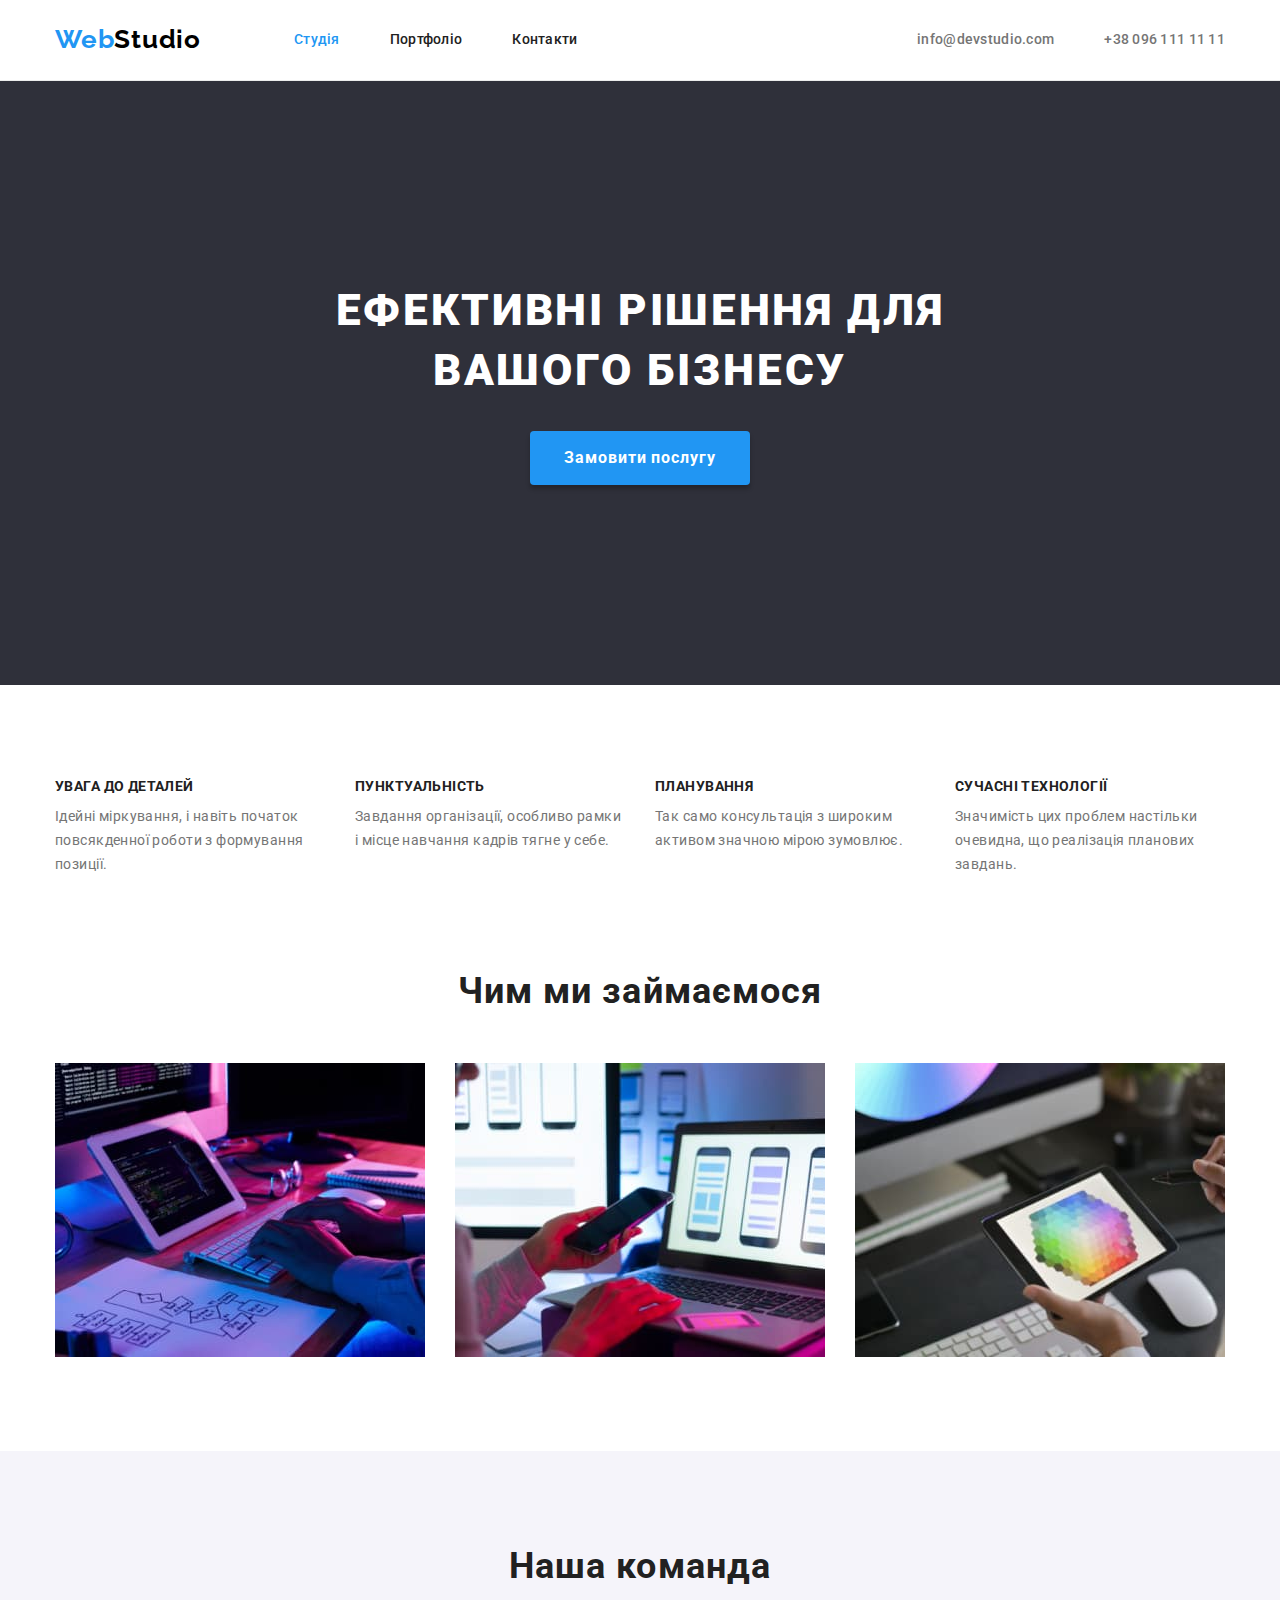
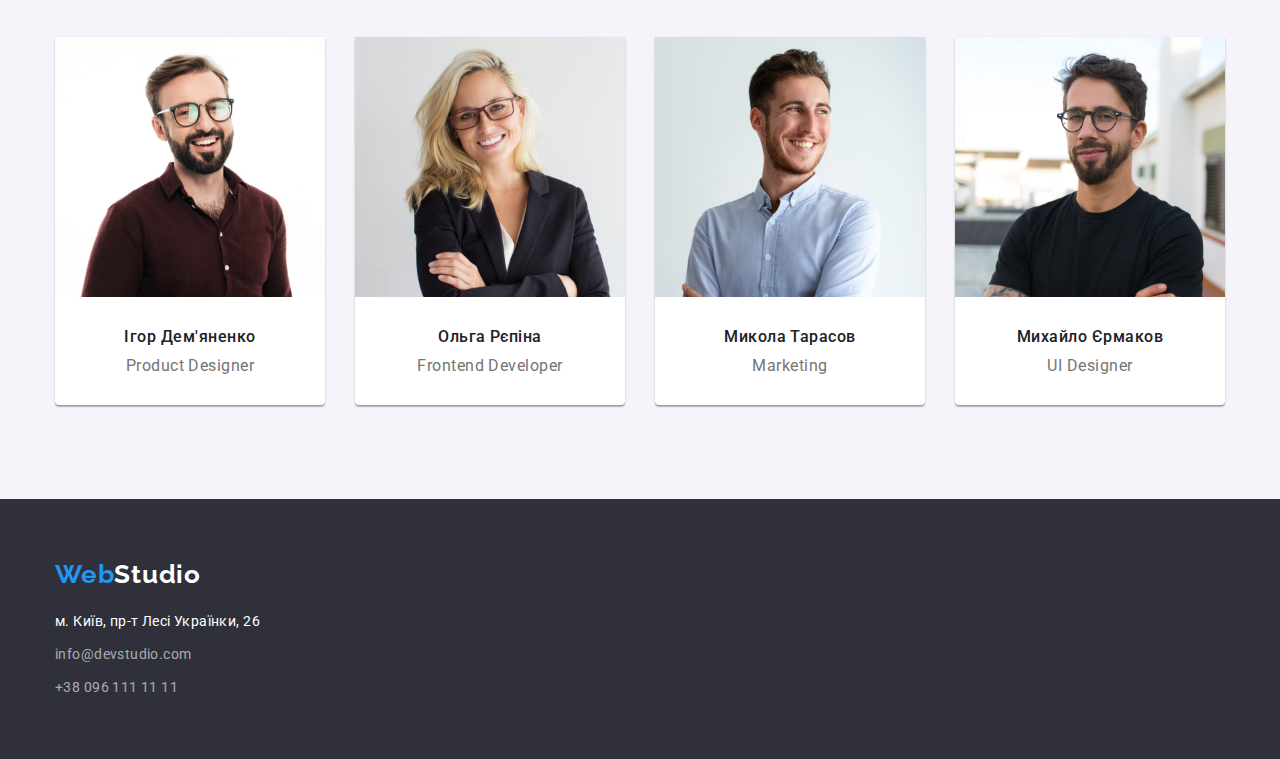
==== index.html @ 009ade9c "first commit" ====
<!DOCTYPE html>
<html lang="uk">
  <head>
    <meta charset="utf-8" />
    <meta http-equiv="X-UA-Compatible" content="IE=edge" />
    <meta name="viewport" content="width=device-width, initial-scale=1.0" />
    <link rel="preconnect" href="https://fonts.googleapis.com" />
    <link rel="preconnect" href="https://fonts.gstatic.com" crossorigin />
    <link
      href="https://fonts.googleapis.com/css2?family=Raleway:wght@700&family=Roboto:wght@400;500;700;900&display=swap"
      rel="stylesheet"
    />
    <link rel="stylesheet" href="./css/modern-normalize.css" />
    <link rel="stylesheet" href="./css/style.css" />
    <title>WebStudio</title>
  </head>
  <body>
    <header class="hdr">
      <div class="container flex">
        <a href="./index.html" class="logo"><span class="logo-accent">Web</span>Studio</a>
        <nav>
          <ul class="user-nav-list">
            <li class="user-nav-item"><a href="./index.html" class="user-nav-link current">Студія</a></li>
            <li class="user-nav-item"><a href="./portfolio.html" class="user-nav-link">Портфоліо</a></li>
            <li class="user-nav-item"><a href="#" class="user-nav-link">Контакти</a></li>
          </ul>
        </nav>
        <ul class="header-contacts-list">
          <li class="header-contacts-list-item">
            <a href="mailto:info@devstudio.com" class="header-contacts-link">info@devstudio.com</a>
          </li>
          <li class="header-contacts-list-item">
            <a href="tel:+380961111111" class="header-contacts-link">+38 096 111 11 11</a>
          </li>
        </ul>
      </div>
    </header>
    <main>
      <section class="hero">
        <div class="container">
          <h1 class="hero-heading">Ефективні рішення для вашого бізнесу</h1>
          <button type="button" class="hero-button">Замовити послугу</button>
        </div>
      </section>
      <section class="features section">
        <div class="container">
          <h2 class="visually-hidden">Наші особливості</h2>
          <ul class="features-list">
            <li class="features-list-item">
              <h3 class="feature-heading">увага до деталей</h3>
              <p class="feature-discription">
                Ідейні міркування, і навіть початок повсякденної роботи з формування позиції.
              </p>
            </li>
            <li class="features-list-item">
              <h3 class="feature-heading">пунктуальність</h3>
              <p class="feature-discription">
                Завдання організації, особливо рамки і місце навчання кадрів тягне у себе.
              </p>
            </li>
            <li class="features-list-item">
              <h3 class="feature-heading">планування</h3>
              <p class="feature-discription">Так само консультація з широким активом значною мірою зумовлює.</p>
            </li>
            <li class="features-list-item">
              <h3 class="feature-heading">сучасні технології</h3>
              <p class="feature-discription">
                Значимість цих проблем настільки очевидна, що реалізація планових завдань.
              </p>
            </li>
          </ul>
        </div>
      </section>
      <section class="engagement section">
        <div class="container">
          <h2 class="engagement-heading">Чим ми займаємося</h2>
          <ul class="engagement-collection">
            <li class="engagement-collection-item">
              <img
                src="./images/img_1.jpg"
                alt="programer working his desk office"
                width="370"
                class="engagement-collection-image"
              />
            </li>
            <li class="engagement-collection-item">
              <img
                src="./images/img_2.jpg"
                alt="web ui designers are developing application"
                width="370"
                class="engagement-collection-image"
              />
            </li>
            <li class="engagement-collection-item">
              <img
                src="./images/img_3.jpg"
                alt="web design with working graphic tablet"
                width="370"
                class="engagement-collection-image"
              />
            </li>
          </ul>
        </div>
      </section>
      <section class="team section">
        <div class="container">
          <h2 class="team-heading">Наша команда</h2>
          <ul class="team-list">
            <li class="team-list-item">
              <img src="./images/team/img_team_1.jpg" alt="Product Designer" width="270" class="teammate-photo" />
              <div class="teammate-discription">
                <h3 class="teammate-name">Ігор Дем'яненко</h3>
                <p lang="en" class="teammate-profession">Product Designer</p>
              </div>
            </li>
            <li class="team-list-item">
              <img src="./images/team/img_team_2.jpg" alt="Frontend Developer" width="270" class="teammate-photo" />
              <div class="teammate-discription">
                <h3 class="teammate-name">Ольга Рєпіна</h3>
                <p lang="en" class="teammate-profession">Frontend Developer</p>
              </div>
            </li>
            <li class="team-list-item">
              <img src="./images/team/img_team_3.jpg" alt="Marketing" width="270" class="teammate-photo" />
              <div class="teammate-discription">
                <h3 class="teammate-name">Микола Тарасов</h3>
                <p lang="en" class="teammate-profession">Marketing</p>
              </div>
            </li>
            <li class="team-list-item">
              <img src="./images/team/img_team_4.jpg" alt="UI Designer" width="270" class="teammate-photo" />
              <div class="teammate-discription">
                <h3 class="teammate-name">Михайло Єрмаков</h3>
                <p lang="en" class="teammate-profession">UI Designer</p>
              </div>
            </li>
          </ul>
        </div>
      </section>
    </main>
    <footer class="ftr">
      <div class="container">
        <a href="./index.html" class="footer-logo"><span class="logo-accent">Web</span>Studio</a>
        <address class="footer-adress">
          <ul class="footer-contact-list">
            <li class="footer-contact">
              <a
                href="https://goo.gl/maps/a5mKBFi3p899uoZt6"
                target="_blank"
                rel="noopener noreferrer"
                class="footer-contact-link footer-contact-link-mod"
              >
                м. Київ, пр-т Лесі Українки, 26
              </a>
            </li>
            <li class="footer-contact">
              <a href="mailto:info@devstudio.com" class="footer-contact-link">info@devstudio.com</a>
            </li>
            <li class="footer-contact">
              <a href="tel:+380961111111" class="footer-contact-link">+38 096 111 11 11</a>
            </li>
          </ul>
        </address>
      </div>
    </footer>
  </body>
</html>
---- css/style.css ----
:root {
  --logo-font: Raleway, san-serif;
  --logo-font-size: 26px;
  --main-font: Roboto, san-serif;
  --main-font-size: 14px;
  --secondary-font-size: 16px;
  --portfolio-main-font-size: 18px;
  --heading-font-size: 36px;
  --color-white: #fff;
  --color-black: #000;
  --color-grey: #eee;
  --main-text-color: #212121;
  --secondary-text-color: #757575;
  --accent-color: #2196f3;
  --accent-button-color: #188ce8;
  --background-color-dark: #2f303a;
  --background-color-light: #f5f4fa;
  --footer-adress-text-color: rgba(255, 255, 255, 0.6);
  --shadow-color: rgba(0, 0, 0, 0.25);
  --header-line-color: #ececec;
}
html {
  box-sizing: border-box;
}

*,
::after,
::before {
  box-sizing: inherit;
}

body {
  font-family: var(--main-font);
  font-size: var(--main-font-size);
  color: var(--main-text-color);
}

.visually-hidden {
  position: absolute;
  white-space: nowrap;
  width: 1px;
  height: 1px;
  overflow: hidden;
  border: 0;
  padding: 0;
  clip: rect(0 0 0 0);
  clip-path: inset(50%);
  margin: -1px;
}

.container {
  width: 1200px;
  margin-left: auto;
  margin-right: auto;
  padding-left: 15px;
  padding-right: 15px;
}

.section {
  padding-top: 94px;
}

.flex {
  display: flex;
  align-items: center;
}
.hdr {
  border-bottom: 1px solid var(--header-line-color);
}

.logo {
  font-family: var(--logo-font);
  font-size: var(--logo-font-size);
  color: var(--color-black);
  line-height: 1.19;
  font-weight: 700;
  letter-spacing: 0.03em;
  text-decoration: none;
  display: block;
  padding-top: 24px;
  padding-bottom: 25px;
  margin-right: 93px;
}

.logo-accent {
  color: var(--accent-color);
}

.user-nav-list,
.header-contacts-list,
.footer-contact-list,
.features-list,
.engagement-collection,
.team-list,
.filter-list,
.projects-list {
  list-style: none;
}

.user-nav-list {
  display: flex;
}

.user-nav-item {
  margin-right: 50px;
}

.user-nav-item:last-child {
  margin-right: 0px;
}

.user-nav-link {
  color: inherit;
  font-weight: 500;
  line-height: 1.14;
  letter-spacing: 0.02em;
  text-decoration: none;
  display: block;
  padding-top: 32px;
  padding-bottom: 32px;
}

.header-contacts-list {
  display: flex;
  margin-left: auto;
}

.header-contacts-link {
  color: var(--secondary-text-color);
  font-weight: 500;
  line-height: 1.14;
  letter-spacing: 0.02em;
  text-decoration: none;
  display: block;
  padding-top: 32px;
  padding-bottom: 32px;
}

.header-contacts-list-item {
  margin-right: 50px;
}

.header-contacts-list-item:last-child {
  margin-right: 0px;
}

.header-contacts-link:hover,
.header-contacts-link:focus,
.user-nav-link:hover,
.user-nav-link:focus {
  color: var(--accent-color);
}

.hero {
  background-color: var(--background-color-dark);
  text-align: center;
  padding-top: 200px;
  padding-bottom: 200px;
}

.hero-heading {
  font-size: 44px;
  font-weight: 900;
  line-height: 1.36;
  letter-spacing: 0.06em;
  text-align: center;
  text-transform: uppercase;
  color: var(--color-white);
  width: 696px;
  margin-left: auto;
  margin-right: auto;
  margin-bottom: 30px;
}

.hero-button {
  background-color: var(--accent-color);
  font-family: inherit;
  color: var(--color-white);
  font-size: var(--secondary-font-size);
  font-weight: 700;
  line-height: 1.88;
  letter-spacing: 0.06em;
  border-color: transparent;
  border-radius: 4px;
  cursor: pointer;
  padding-left: 32px;
  padding-right: 32px;
  padding-top: 10px;
  padding-bottom: 10px;
  box-shadow: 0px 4px 4px 0px var(--shadow-color);
}

.hero-button:hover,
.hero-button:focus {
  background-color: var(--accent-button-color);
}

.features-list {
  display: flex;
}

.features-list-item {
  flex-basis: 270px;
  margin-right: 30px;
}

.features-list-item:last-of-type {
  margin-right: 0px;
}

.feature-heading {
  font-size: inherit;
  font-weight: 700;
  line-height: 1.14;
  letter-spacing: 0.03em;
  text-transform: uppercase;
  margin-bottom: 10px;
}

.feature-discription {
  line-height: 1.71;
  letter-spacing: 0.03em;
  color: var(--secondary-text-color);
}
.engagement {
  padding-bottom: 94px;
}

.engagement-heading {
  font-size: var(--heading-font-size);
  font-weight: 700;
  line-height: 1.17;
  text-align: center;
  letter-spacing: 0.03em;
  margin-bottom: 50px;
}

.engagement-collection {
  display: flex;
}

.engagement-collection-item {
  margin-right: 30px;
}

.engagement-collection-item:last-child {
  margin-right: 0px;
}

.team {
  background-color: var(--background-color-light);
  padding-bottom: 94px;
}

.team-heading {
  font-size: var(--heading-font-size);
  font-weight: 700;
  line-height: 1.17;
  text-align: center;
  letter-spacing: 0.03em;
  margin-bottom: 50px;
}

.team-list {
  display: flex;
}

.team-list-item {
  background-color: var(--color-white);
  margin-right: 30px;
  border-radius: 0px 0px 4px 4px;
  box-shadow: 0px 1px 3px rgba(0, 0, 0, 0.12), 0px 1px 1px rgba(0, 0, 0, 0.14), 0px 2px 1px rgba(0, 0, 0, 0.2);
}

.team-list-item:last-child {
  margin-right: 0px;
}

.teammate-discription {
  padding-top: 30px;
  padding-bottom: 30px;
}

.teammate-name {
  font-size: var(--secondary-font-size);
  font-weight: 500;
  line-height: 1.19;
  letter-spacing: 0.03em;
  text-align: center;
  margin-bottom: 10px;
}

.teammate-profession {
  color: var(--secondary-text-color);
  font-size: var(--secondary-font-size);
  line-height: 1.19;
  letter-spacing: 0.03em;
  text-align: center;
}

/* Portfolio */

.portfolio {
  padding-bottom: 94px;
}

.filter-list {
  display: flex;
  justify-content: center;
  margin-bottom: 50px;
}

.filter-list-item {
  margin-right: 8px;
}

.filter-list-item:last-child {
  margin-right: 0px;
}

.filter-button {
  font-family: inherit;
  font-size: var(--secondary-font-size);
  font-weight: 500;
  line-height: 1.63;
  letter-spacing: 0.03em;
  background-color: var(--background-color-light);
  cursor: pointer;
  border: 0px;
  border-color: transparent;
  border-radius: 4px;
  padding-left: 22px;
  padding-right: 22px;
  padding-top: 6px;
  padding-bottom: 6px;
}

.filter-button:hover,
.filter-button:focus {
  color: var(--color-white);
  background-color: var(--accent-color);
  box-shadow: 0px 4px 4px 0px var(--shadow-color);
}

.projects-list {
  display: flex;
  flex-wrap: wrap;
}

.projects-list-item {
  flex-basis: 370px;
  margin-right: 30px;
  margin-bottom: 30px;
}

.projects-list-item:nth-child(3n) {
  margin-right: 0;
}

.projects-list-item:nth-last-child(-n + 3) {
  margin-bottom: 0px;
}

.project-link {
  text-decoration: none;
  color: var(--main-text-color);
}

.project-description {
  padding-top: 20px;
  padding-bottom: 20px;
  padding-left: 24px;
  border: 1px;
  border-style: solid;
  border-color: var(--color-grey);
  border-top: 0px;
}

.project-name {
  font-weight: 700;
  font-size: var(--portfolio-main-font-size);
  line-height: 2;
  letter-spacing: 0.06em;
  margin-bottom: 4px;
}

.project-type {
  color: var(--secondary-text-color);
  font-size: var(--secondary-font-size);
  line-height: 1.88;
  letter-spacing: 0.03em;
}

.ftr {
  background-color: var(--background-color-dark);
  padding-top: 60px;
  padding-bottom: 60px;
}

.footer-logo {
  font-family: var(--logo-font);
  color: var(--color-white);
  font-weight: 700;
  font-size: 26px;
  line-height: 1.19;
  letter-spacing: 0.03em;
  text-decoration: none;
  display: block;
  margin-bottom: 20px;
}

.footer-adress {
  font-style: normal;
}

.footer-contact {
  margin-bottom: 9px;
}

.footer-contact:last-child {
  margin-bottom: 0px;
}

.footer-contact-link {
  line-height: 1.71;
  letter-spacing: 0.03em;
  color: var(--footer-adress-text-color);
  text-decoration: none;
}

.footer-contact-link:hover {
  color: var(--accent-color);
}

.footer-contact-link-mod {
  color: var(--color-white);
}

.current {
  color: var(--accent-color);
}
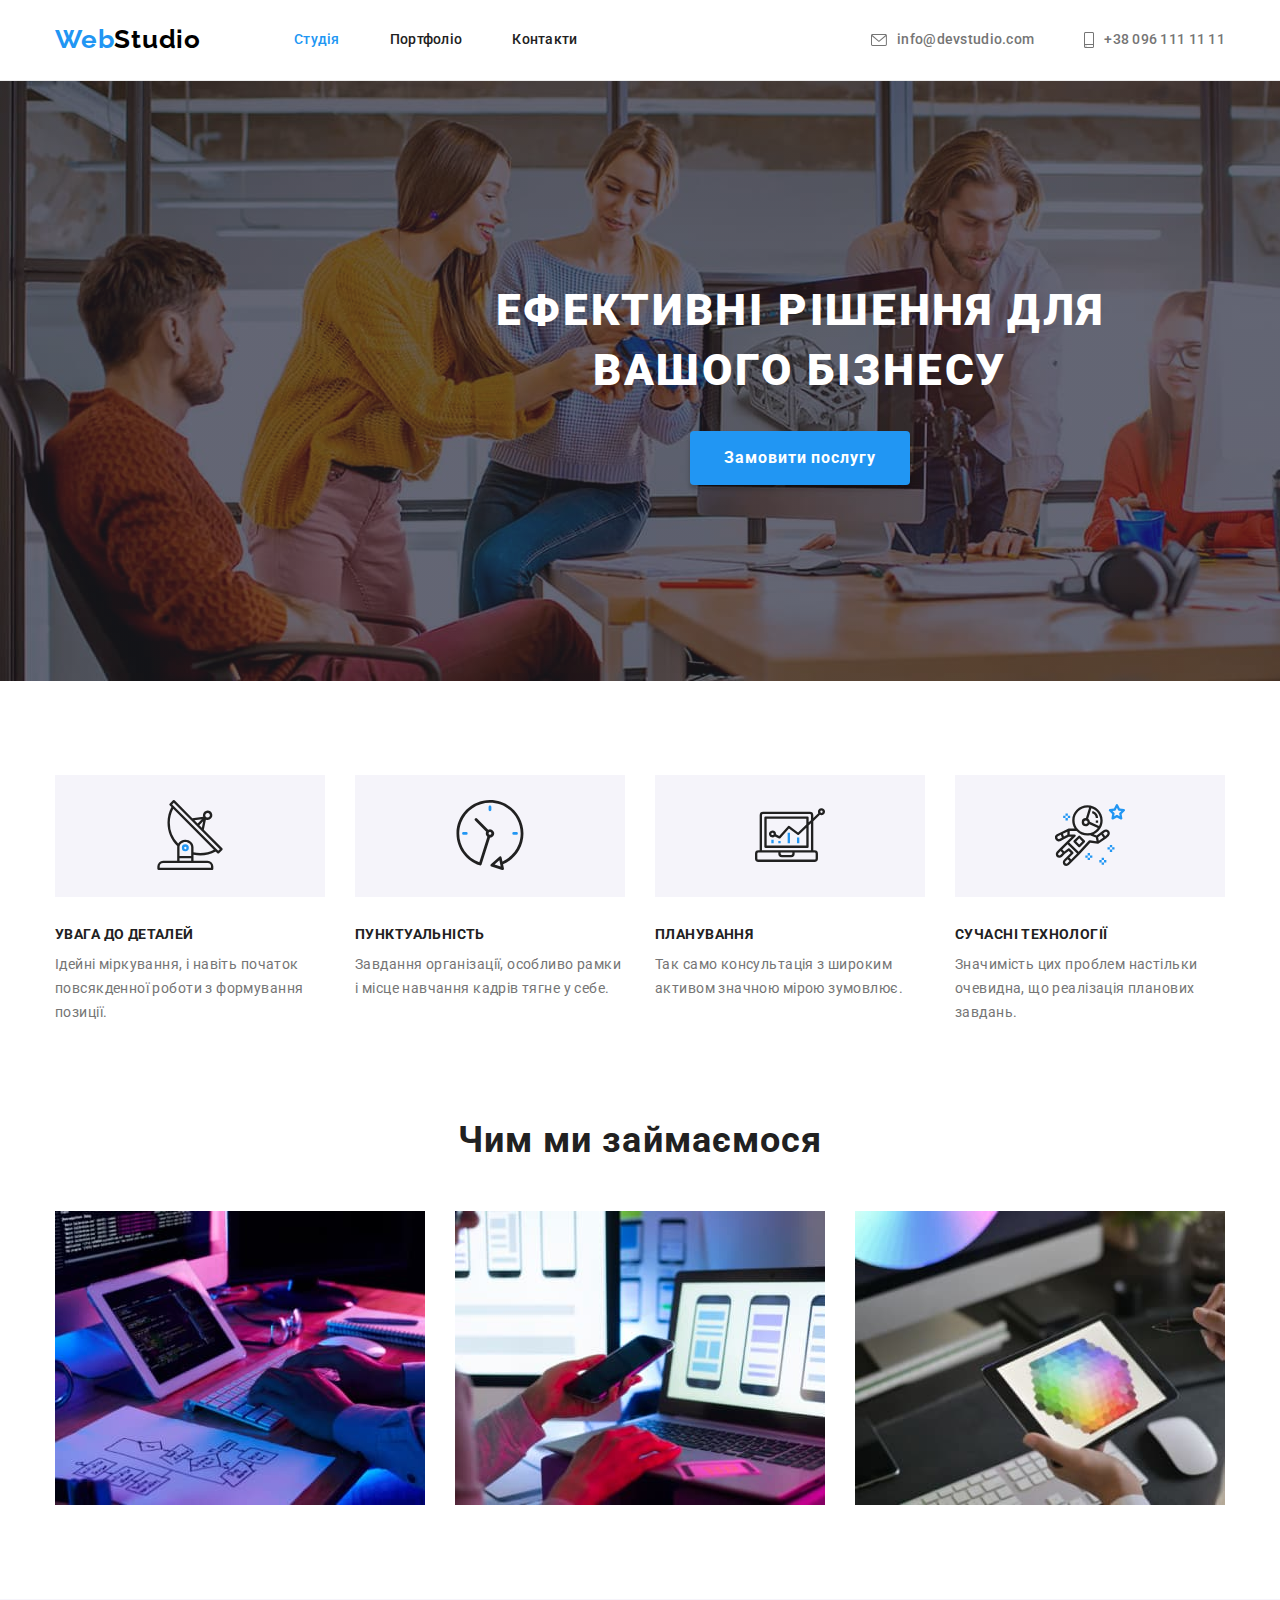
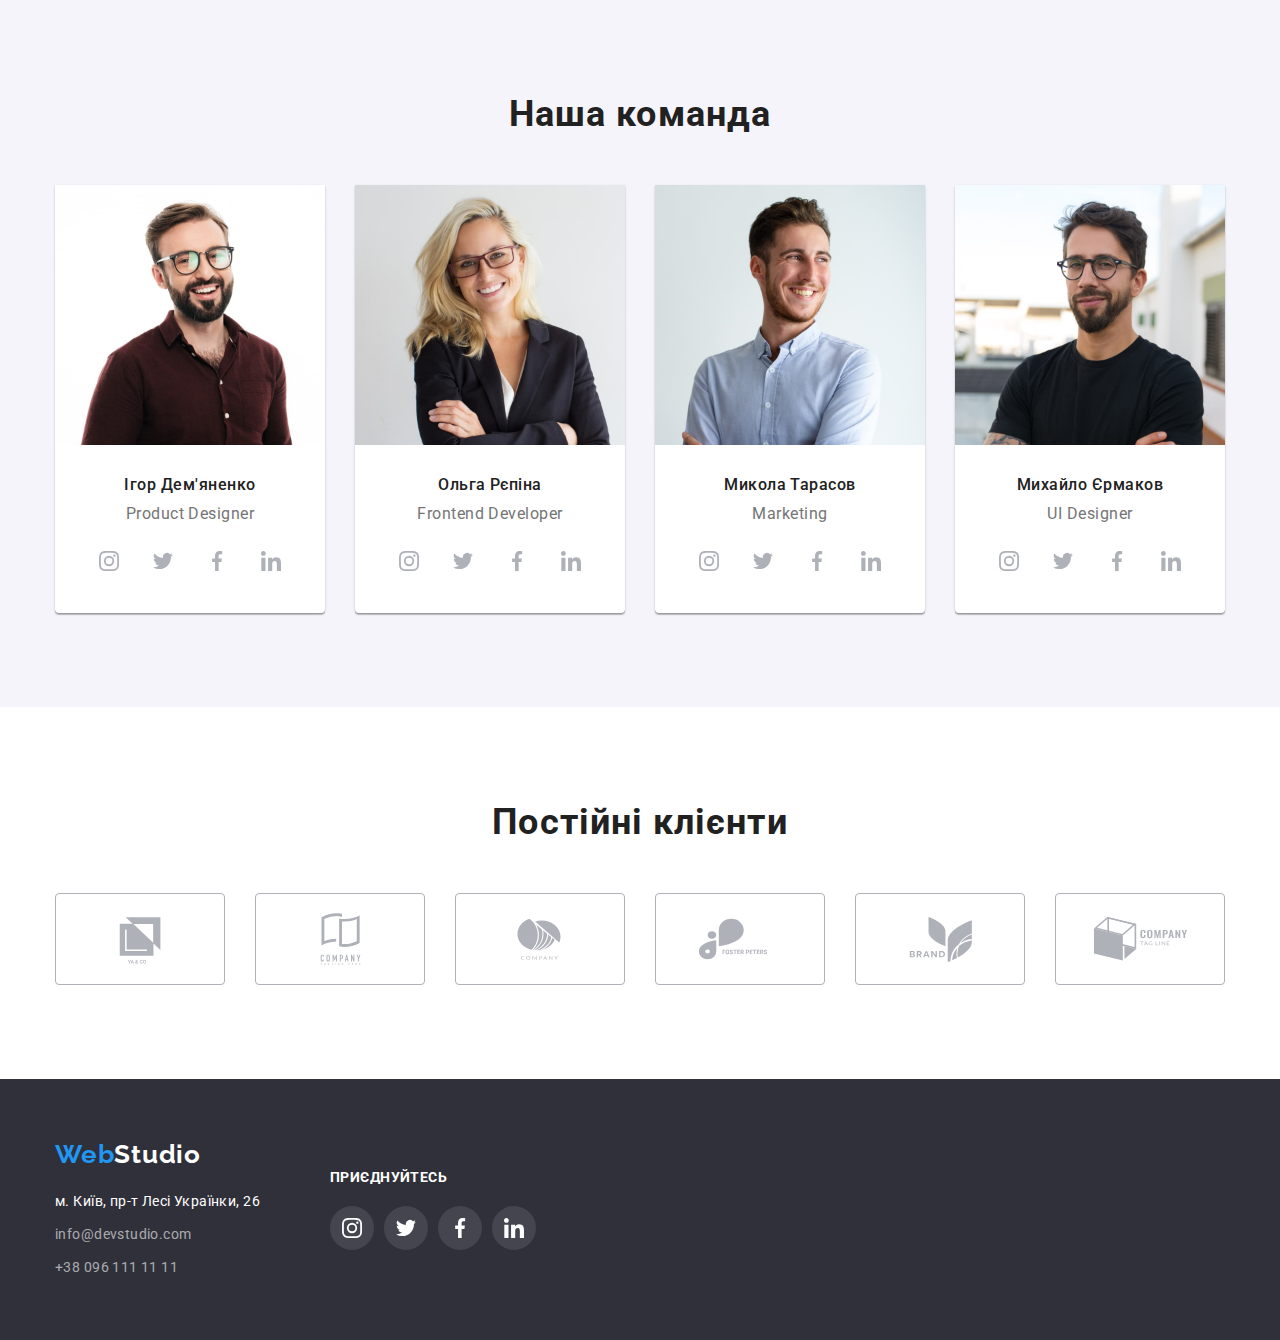
==== commit b260f3ca: "add some svg and  sytles for them" ====
--- a/index.html
+++ b/index.html
@@ -27,16 +27,26 @@
         </nav>
         <ul class="header-contacts-list">
           <li class="header-contacts-list-item">
-            <a href="mailto:info@devstudio.com" class="header-contacts-link">info@devstudio.com</a>
+            <a href="mailto:info@devstudio.com" class="header-contacts-link">
+              <svg class="contacts-icon" width="16" height="12">
+                <use href="./images/svg/icons.svg#icon-email"></use>
+              </svg>
+              <p>info@devstudio.com</p>
+            </a>
           </li>
           <li class="header-contacts-list-item">
-            <a href="tel:+380961111111" class="header-contacts-link">+38 096 111 11 11</a>
+            <a href="tel:+380961111111" class="header-contacts-link">
+              <svg class="contacts-icon" width="10" height="16">
+                <use href="./images/svg/icons.svg#icon-smartphone"></use>
+              </svg>
+              <p>+38 096 111 11 11</p>
+            </a>
           </li>
         </ul>
       </div>
     </header>
     <main>
-      <section class="hero">
+      <section class="hero hero-overlay">
         <div class="container">
           <h1 class="hero-heading">Ефективні рішення для вашого бізнесу</h1>
           <button type="button" class="hero-button">Замовити послугу</button>
@@ -47,22 +57,42 @@
           <h2 class="visually-hidden">Наші особливості</h2>
           <ul class="features-list">
             <li class="features-list-item">
+              <div class="features-decoration">
+                <svg class="features-decoration-icon" width="70" height="70">
+                  <use href="./images/svg/icons.svg#icon-antenna"></use>
+                </svg>
+              </div>
               <h3 class="feature-heading">увага до деталей</h3>
               <p class="feature-discription">
                 Ідейні міркування, і навіть початок повсякденної роботи з формування позиції.
               </p>
             </li>
             <li class="features-list-item">
+              <div class="features-decoration">
+                <svg class="features-decoration-icon" width="70" height="70">
+                  <use href="./images/svg/icons.svg#icon-clock"></use>
+                </svg>
+              </div>
               <h3 class="feature-heading">пунктуальність</h3>
               <p class="feature-discription">
                 Завдання організації, особливо рамки і місце навчання кадрів тягне у себе.
               </p>
             </li>
             <li class="features-list-item">
+              <div class="features-decoration">
+                <svg class="features-decoration-icon" width="70" height="70">
+                  <use href="./images/svg/icons.svg#icon-diagram"></use>
+                </svg>
+              </div>
               <h3 class="feature-heading">планування</h3>
               <p class="feature-discription">Так само консультація з широким активом значною мірою зумовлює.</p>
             </li>
             <li class="features-list-item">
+              <div class="features-decoration">
+                <svg class="features-decoration-icon" width="70" height="70">
+                  <use href="./images/svg/icons.svg#icon-astronaut"></use>
+                </svg>
+              </div>
               <h3 class="feature-heading">сучасні технології</h3>
               <p class="feature-discription">
                 Значимість цих проблем настільки очевидна, що реалізація планових завдань.
@@ -111,6 +141,36 @@
               <div class="teammate-discription">
                 <h3 class="teammate-name">Ігор Дем'яненко</h3>
                 <p lang="en" class="teammate-profession">Product Designer</p>
+                <ul class="teammate-social-networks-list">
+                  <li class="social-networks-list-item">
+                    <a class="social-network-link" href="#">
+                      <svg class="social-network-icon" width="44" height="44">
+                        <use href="./images/svg/icons.svg#icon-instagram"></use>
+                      </svg>
+                    </a>
+                  </li>
+                  <li class="social-networks-list-item">
+                    <a class="social-network-link" href="#">
+                      <svg class="social-network-icon" width="44" height="44">
+                        <use href="./images/svg/icons.svg#icon-twitter"></use>
+                      </svg>
+                    </a>
+                  </li>
+                  <li class="social-networks-list-item">
+                    <a class="social-network-link" href="#">
+                      <svg class="social-network-icon" width="44" height="44">
+                        <use href="./images/svg/icons.svg#icon-facebook"></use>
+                      </svg>
+                    </a>
+                  </li>
+                  <li class="social-networks-list-item">
+                    <a class="social-network-link" href="#">
+                      <svg class="social-network-icon" width="44" height="44">
+                        <use href="./images/svg/icons.svg#icon-linkidin"></use>
+                      </svg>
+                    </a>
+                  </li>
+                </ul>
               </div>
             </li>
             <li class="team-list-item">
@@ -118,6 +178,36 @@
               <div class="teammate-discription">
                 <h3 class="teammate-name">Ольга Рєпіна</h3>
                 <p lang="en" class="teammate-profession">Frontend Developer</p>
+                <ul class="teammate-social-networks-list">
+                  <li class="social-networks-list-item">
+                    <a class="social-network-link" href="#">
+                      <svg class="social-network-icon" width="44" height="44">
+                        <use href="./images/svg/icons.svg#icon-instagram"></use>
+                      </svg>
+                    </a>
+                  </li>
+                  <li class="social-networks-list-item">
+                    <a class="social-network-link" href="#">
+                      <svg class="social-network-icon" width="44" height="44">
+                        <use href="./images/svg/icons.svg#icon-twitter"></use>
+                      </svg>
+                    </a>
+                  </li>
+                  <li class="social-networks-list-item">
+                    <a class="social-network-link" href="#">
+                      <svg class="social-network-icon" width="44" height="44">
+                        <use href="./images/svg/icons.svg#icon-facebook"></use>
+                      </svg>
+                    </a>
+                  </li>
+                  <li class="social-networks-list-item">
+                    <a class="social-network-link" href="#">
+                      <svg class="social-network-icon" width="44" height="44">
+                        <use href="./images/svg/icons.svg#icon-linkidin"></use>
+                      </svg>
+                    </a>
+                  </li>
+                </ul>
               </div>
             </li>
             <li class="team-list-item">
@@ -125,6 +215,36 @@
               <div class="teammate-discription">
                 <h3 class="teammate-name">Микола Тарасов</h3>
                 <p lang="en" class="teammate-profession">Marketing</p>
+                <ul class="teammate-social-networks-list">
+                  <li class="social-networks-list-item">
+                    <a class="social-network-link" href="#">
+                      <svg class="social-network-icon" width="44" height="44">
+                        <use href="./images/svg/icons.svg#icon-instagram"></use>
+                      </svg>
+                    </a>
+                  </li>
+                  <li class="social-networks-list-item">
+                    <a class="social-network-link" href="#">
+                      <svg class="social-network-icon" width="44" height="44">
+                        <use href="./images/svg/icons.svg#icon-twitter"></use>
+                      </svg>
+                    </a>
+                  </li>
+                  <li class="social-networks-list-item">
+                    <a class="social-network-link" href="#">
+                      <svg class="social-network-icon" width="44" height="44">
+                        <use href="./images/svg/icons.svg#icon-facebook"></use>
+                      </svg>
+                    </a>
+                  </li>
+                  <li class="social-networks-list-item">
+                    <a class="social-network-link" href="#">
+                      <svg class="social-network-icon" width="44" height="44">
+                        <use href="./images/svg/icons.svg#icon-linkidin"></use>
+                      </svg>
+                    </a>
+                  </li>
+                </ul>
               </div>
             </li>
             <li class="team-list-item">
@@ -132,35 +252,149 @@
               <div class="teammate-discription">
                 <h3 class="teammate-name">Михайло Єрмаков</h3>
                 <p lang="en" class="teammate-profession">UI Designer</p>
-              </div>
+                <ul class="teammate-social-networks-list">
+                  <li class="social-networks-list-item">
+                    <a class="social-network-link" href="#">
+                      <svg class="social-network-icon" width="44" height="44">
+                        <use href="./images/svg/icons.svg#icon-instagram"></use>
+                      </svg>
+                    </a>
+                  </li>
+                  <li class="social-networks-list-item">
+                    <a class="social-network-link" href="#">
+                      <svg class="social-network-icon" width="44" height="44">
+                        <use href="./images/svg/icons.svg#icon-twitter"></use>
+                      </svg>
+                    </a>
+                  </li>
+                  <li class="social-networks-list-item">
+                    <a class="social-network-link" href="#">
+                      <svg class="social-network-icon" width="44" height="44">
+                        <use href="./images/svg/icons.svg#icon-facebook"></use>
+                      </svg>
+                    </a>
+                  </li>
+                  <li class="social-networks-list-item">
+                    <a class="social-network-link" href="#">
+                      <svg class="social-network-icon" width="44" height="44">
+                        <use href="./images/svg/icons.svg#icon-linkidin"></use>
+                      </svg>
+                    </a>
+                  </li>
+                </ul>
+              </div>
+            </li>
+          </ul>
+        </div>
+      </section>
+      <section class="clients section">
+        <div class="container">
+          <h2 class="clients-heading">Постійні клієнти</h2>
+          <ul class="clients-list">
+            <li class="clients-list-item">
+              <a class="client-link" href="#">
+                <svg class="client-icon" width="106" height="60">
+                  <use href="./images/svg/icons.svg#icon-logo1"></use>
+                </svg>
+              </a>
+            </li>
+            <li class="clients-list-item">
+              <a class="client-link" href="#">
+                <svg class="client-icon" width="106" height="60">
+                  <use href="./images/svg/icons.svg#icon-logo2"></use>
+                </svg>
+              </a>
+            </li>
+            <li class="clients-list-item">
+              <a class="client-link" href="#">
+                <svg class="client-icon" width="106" height="60">
+                  <use href="./images/svg/icons.svg#icon-logo3"></use>
+                </svg>
+              </a>
+            </li>
+            <li class="clients-list-item">
+              <a class="client-link" href="#">
+                <svg class="client-icon" width="106" height="60">
+                  <use href="./images/svg/icons.svg#icon-logo4"></use>
+                </svg>
+              </a>
+            </li>
+            <li class="clients-list-item">
+              <a class="client-link" href="#">
+                <svg class="client-icon" width="106" height="60">
+                  <use href="./images/svg/icons.svg#icon-logo5"></use>
+                </svg>
+              </a>
+            </li>
+            <li class="clients-list-item">
+              <a class="client-link" href="#">
+                <svg class="client-icon" width="106" height="60">
+                  <use href="./images/svg/icons.svg#icon-logo6"></use>
+                </svg>
+              </a>
             </li>
           </ul>
         </div>
       </section>
     </main>
     <footer class="ftr">
-      <div class="container">
-        <a href="./index.html" class="footer-logo"><span class="logo-accent">Web</span>Studio</a>
-        <address class="footer-adress">
-          <ul class="footer-contact-list">
-            <li class="footer-contact">
-              <a
-                href="https://goo.gl/maps/a5mKBFi3p899uoZt6"
-                target="_blank"
-                rel="noopener noreferrer"
-                class="footer-contact-link footer-contact-link-mod"
-              >
-                м. Київ, пр-т Лесі Українки, 26
-              </a>
-            </li>
-            <li class="footer-contact">
-              <a href="mailto:info@devstudio.com" class="footer-contact-link">info@devstudio.com</a>
-            </li>
-            <li class="footer-contact">
-              <a href="tel:+380961111111" class="footer-contact-link">+38 096 111 11 11</a>
-            </li>
-          </ul>
-        </address>
+      <div class="container flex">
+        <div class="footer-contacts">
+          <a href="./index.html" class="footer-logo"><span class="logo-accent">Web</span>Studio</a>
+          <address class="footer-adress">
+            <ul class="footer-contact-list">
+              <li class="footer-contact">
+                <a
+                  href="https://goo.gl/maps/a5mKBFi3p899uoZt6"
+                  target="_blank"
+                  rel="noopener noreferrer"
+                  class="footer-contact-link footer-contact-link-mod"
+                >
+                  м. Київ, пр-т Лесі Українки, 26
+                </a>
+              </li>
+              <li class="footer-contact">
+                <a href="mailto:info@devstudio.com" class="footer-contact-link">info@devstudio.com</a>
+              </li>
+              <li class="footer-contact">
+                <a href="tel:+380961111111" class="footer-contact-link">+38 096 111 11 11</a>
+              </li>
+            </ul>
+          </address>
+        </div>
+        <div class="footer-social-networks">
+          <h2 class="footer-social-networks-heading">приєднуйтесь</h2>
+          <ul class="footer-social-networks-list">
+            <li class="footer-social-networks-list-item">
+              <a class="footer-social-network-link">
+                <svg class="footer-social-network-icon" width="44" height="44">
+                  <use href="./images/svg/icons.svg#icon-instagram"></use>
+                </svg>
+              </a>
+            </li>
+            <li class="footer-social-networks-list-item">
+              <a class="footer-social-network-link">
+                <svg class="footer-social-network-icon" width="44" height="44">
+                  <use href="./images/svg/icons.svg#icon-twitter"></use>
+                </svg>
+              </a>
+            </li>
+            <li class="footer-social-networks-list-item">
+              <a class="footer-social-network-link">
+                <svg class="footer-social-network-icon" width="44" height="44">
+                  <use href="./images/svg/icons.svg#icon-facebook"></use>
+                </svg>
+              </a>
+            </li>
+            <li class="footer-social-networks-list-item">
+              <a class="footer-social-network-link">
+                <svg class="footer-social-network-icon" width="44" height="44">
+                  <use href="./images/svg/icons.svg#icon-linkidin"></use>
+                </svg>
+              </a>
+            </li>
+          </ul>
+        </div>
       </div>
     </footer>
   </body>
--- a/css/style.css
+++ b/css/style.css
@@ -18,6 +18,8 @@
   --footer-adress-text-color: rgba(255, 255, 255, 0.6);
   --shadow-color: rgba(0, 0, 0, 0.25);
   --header-line-color: #ececec;
+  --icon-main-color: #afb1b8;
+  --icon-background-color: rgba(255, 255, 255, 0.1);
 }
 html {
   box-sizing: border-box;
@@ -92,6 +94,7 @@
 .features-list,
 .engagement-collection,
 .team-list,
+.clients-list,
 .filter-list,
 .projects-list {
   list-style: none;
@@ -125,30 +128,39 @@
   margin-left: auto;
 }
 
+.header-contacts-list-item {
+  margin-right: 50px;
+}
+
+.header-contacts-list-item:last-child {
+  margin-right: 0px;
+}
+
 .header-contacts-link {
   color: var(--secondary-text-color);
   font-weight: 500;
   line-height: 1.14;
   letter-spacing: 0.02em;
   text-decoration: none;
-  display: block;
+  display: flex;
+  align-items: center;
   padding-top: 32px;
   padding-bottom: 32px;
 }
 
-.header-contacts-list-item {
-  margin-right: 50px;
-}
-
-.header-contacts-list-item:last-child {
-  margin-right: 0px;
+.contacts-icon {
+  margin-right: 10px;
+  fill: var(--secondary-text-color);
 }
 
 .header-contacts-link:hover,
 .header-contacts-link:focus,
 .user-nav-link:hover,
-.user-nav-link:focus {
+.user-nav-link:focus,
+.header-contacts-link:hover .contacts-icon,
+.header-contacts-link:focus .contacts-icon {
   color: var(--accent-color);
+  fill: var(--accent-color);
 }
 
 .hero {
@@ -156,6 +168,18 @@
   text-align: center;
   padding-top: 200px;
   padding-bottom: 200px;
+}
+
+.hero-overlay {
+  width: 1600px;
+  height: 600px;
+  margin-left: auto;
+  margin-right: auto;
+  background-image: linear-gradient(to bottom, rgba(47, 48, 58, 0.4), rgba(47, 48, 58, 0.4)),
+    url('../images/hero-img.jpg');
+  background-repeat: no-repeat;
+  background-size: cover;
+  background-position: center;
 }
 
 .hero-heading {
@@ -204,8 +228,16 @@
   margin-right: 30px;
 }
 
-.features-list-item:last-of-type {
-  margin-right: 0px;
+.features-list-item:last-child {
+  margin-right: 0px;
+}
+
+.features-decoration {
+  background-color: var(--background-color-light);
+  padding-top: 25px;
+  padding-bottom: 25px;
+  margin-bottom: 30px;
+  text-align: center;
 }
 
 .feature-heading {
@@ -222,6 +254,7 @@
   letter-spacing: 0.03em;
   color: var(--secondary-text-color);
 }
+
 .engagement {
   padding-bottom: 94px;
 }
@@ -266,6 +299,8 @@
 }
 
 .team-list-item {
+  /* width: 270px; */
+  /* flex-basis: 270px; */
   background-color: var(--color-white);
   margin-right: 30px;
   border-radius: 0px 0px 4px 4px;
@@ -296,6 +331,93 @@
   line-height: 1.19;
   letter-spacing: 0.03em;
   text-align: center;
+  margin-bottom: 16px;
+}
+
+.teammate-social-networks-list {
+  display: flex;
+  justify-content: center;
+}
+
+.social-networks-list-item {
+  margin-right: 10px;
+}
+
+.social-networks-list-item:last-child {
+  margin-right: 0px;
+}
+
+.social-network-link {
+  display: block;
+  width: 44px;
+  height: 44px;
+  border-radius: 50%;
+  text-align: center;
+}
+
+.social-network-link:hover,
+.social-network-link:focus {
+  background-color: var(--accent-color);
+}
+
+.social-network-icon {
+  fill: var(--icon-main-color);
+}
+
+.social-network-icon:hover,
+.social-network-icon:focus {
+  fill: var(--color-white);
+}
+
+.clients-heading {
+  font-size: var(--heading-font-size);
+  font-weight: 700;
+  line-height: 1.17;
+  text-align: center;
+  letter-spacing: 0.03em;
+  margin-bottom: 50px;
+}
+
+.clients {
+  padding-bottom: 94px;
+}
+
+.clients-list {
+  display: flex;
+}
+
+.clients-list-item {
+  margin-right: 30px;
+}
+
+.clients-list-item:last-child {
+  margin-right: 0px;
+}
+
+.client-link {
+  display: block;
+  width: 170px;
+  height: 92px;
+  border: 1px;
+  border-style: solid;
+  border-color: var(--icon-main-color);
+  border-radius: 4px;
+  padding-top: 16px;
+  padding-bottom: 16px;
+  padding-right: 32px;
+  padding-left: 32px;
+}
+
+.client-icon {
+  fill: var(--icon-main-color);
+}
+.client-link:hover,
+.client-link:focus {
+  border-color: var(--accent-color);
+}
+.client-link:hover .client-icon,
+.client-link:focus .client-icon {
+  fill: var(--accent-color);
 }
 
 /* Portfolio */
@@ -361,6 +483,11 @@
   margin-bottom: 0px;
 }
 
+.projects-list-item:hover,
+.projects-list-item:focus {
+  box-shadow: 0px 4px 4px 0px var(--shadow-color);
+}
+
 .project-link {
   text-decoration: none;
   color: var(--main-text-color);
@@ -397,6 +524,10 @@
   padding-bottom: 60px;
 }
 
+.footer-contacts {
+  margin-right: 70px;
+}
+
 .footer-logo {
   font-family: var(--logo-font);
   color: var(--color-white);
@@ -436,6 +567,37 @@
   color: var(--color-white);
 }
 
+.footer-social-networks-heading {
+  font-weight: 700;
+  font-size: 14px;
+  line-height: 1.14;
+  letter-spacing: 0.03em;
+  text-transform: uppercase;
+  color: var(--color-white);
+  margin-bottom: 20px;
+}
+
+.footer-social-networks-list {
+  display: flex;
+}
+
+.footer-social-networks-list-item {
+  width: 44px;
+  height: 44px;
+  border-radius: 50%;
+  background-color: var(--icon-background-color);
+  margin-right: 10px;
+}
+
+.footer-social-network-icon {
+  fill: var(--color-white);
+}
+
+.footer-social-networks-list-item:hover,
+.footer-social-networks-list-item:focus {
+  background-color: var(--accent-color);
+}
+
 .current {
   color: var(--accent-color);
 }
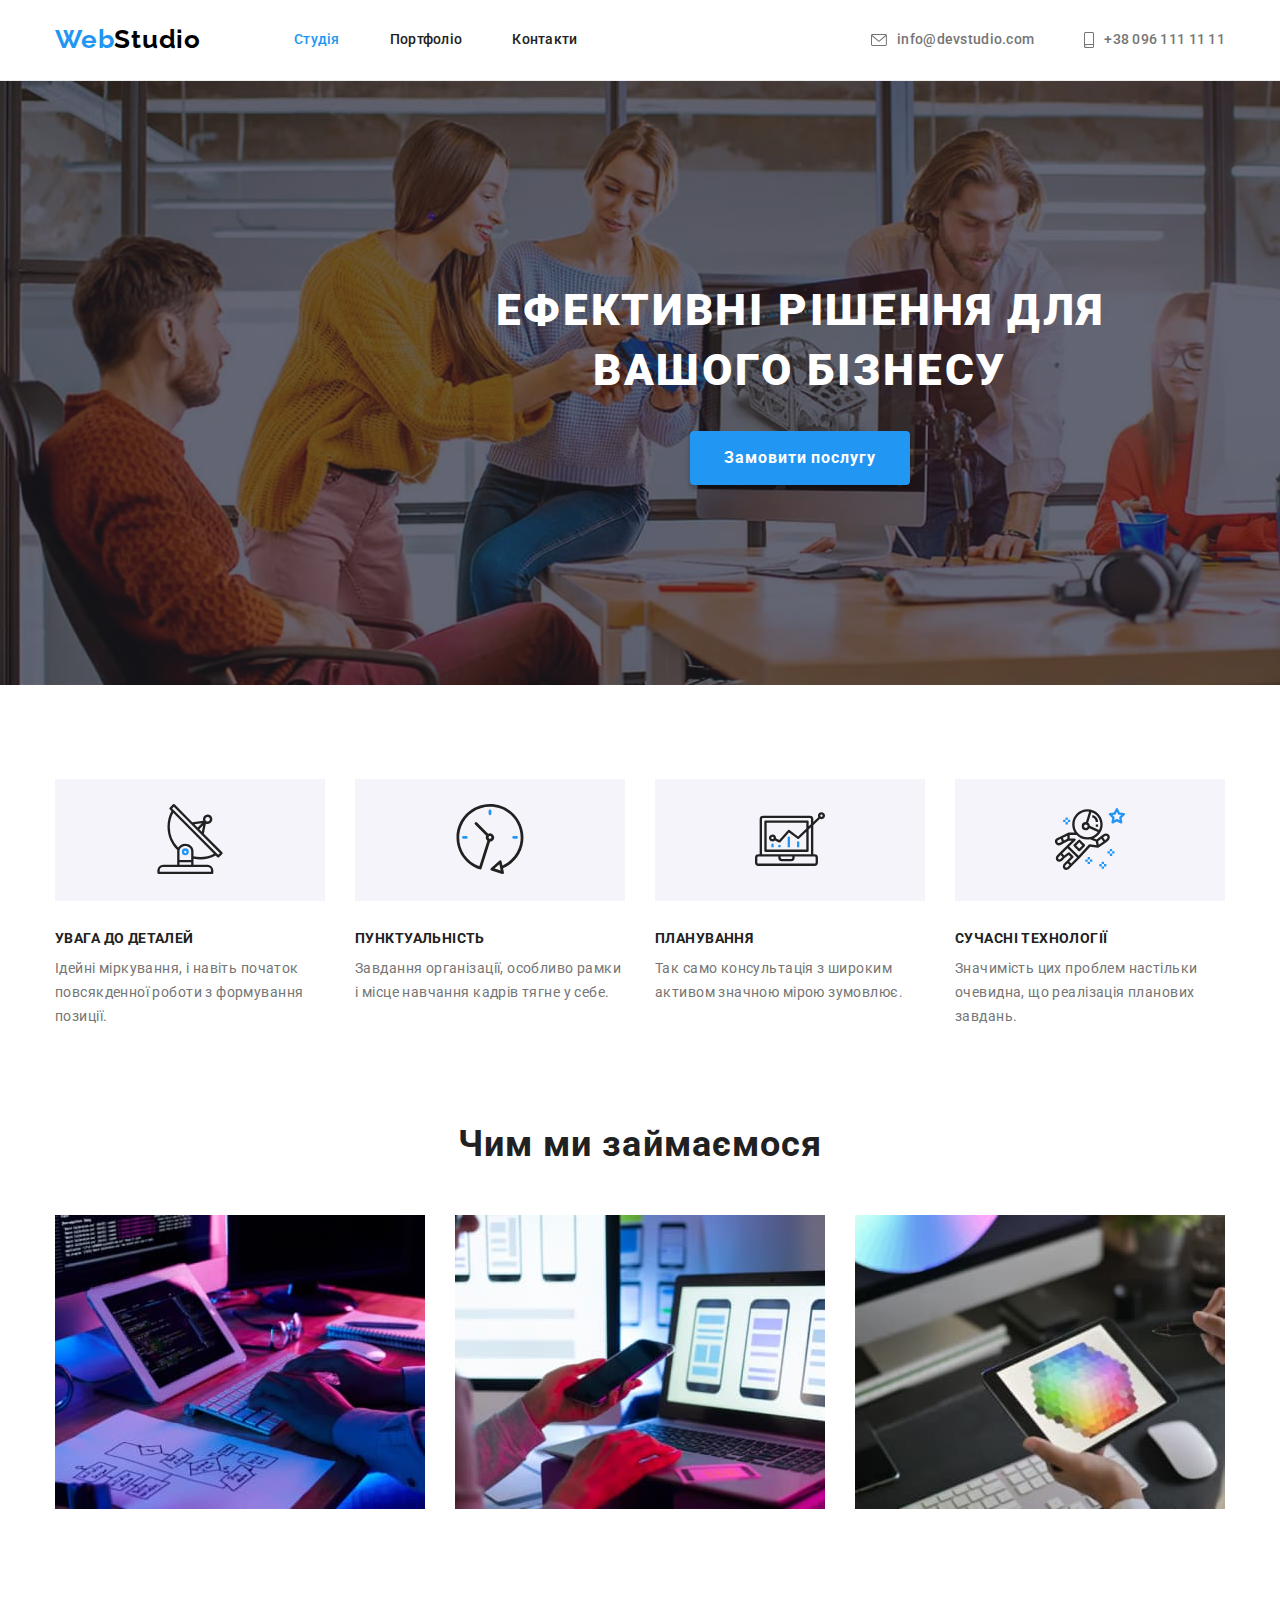
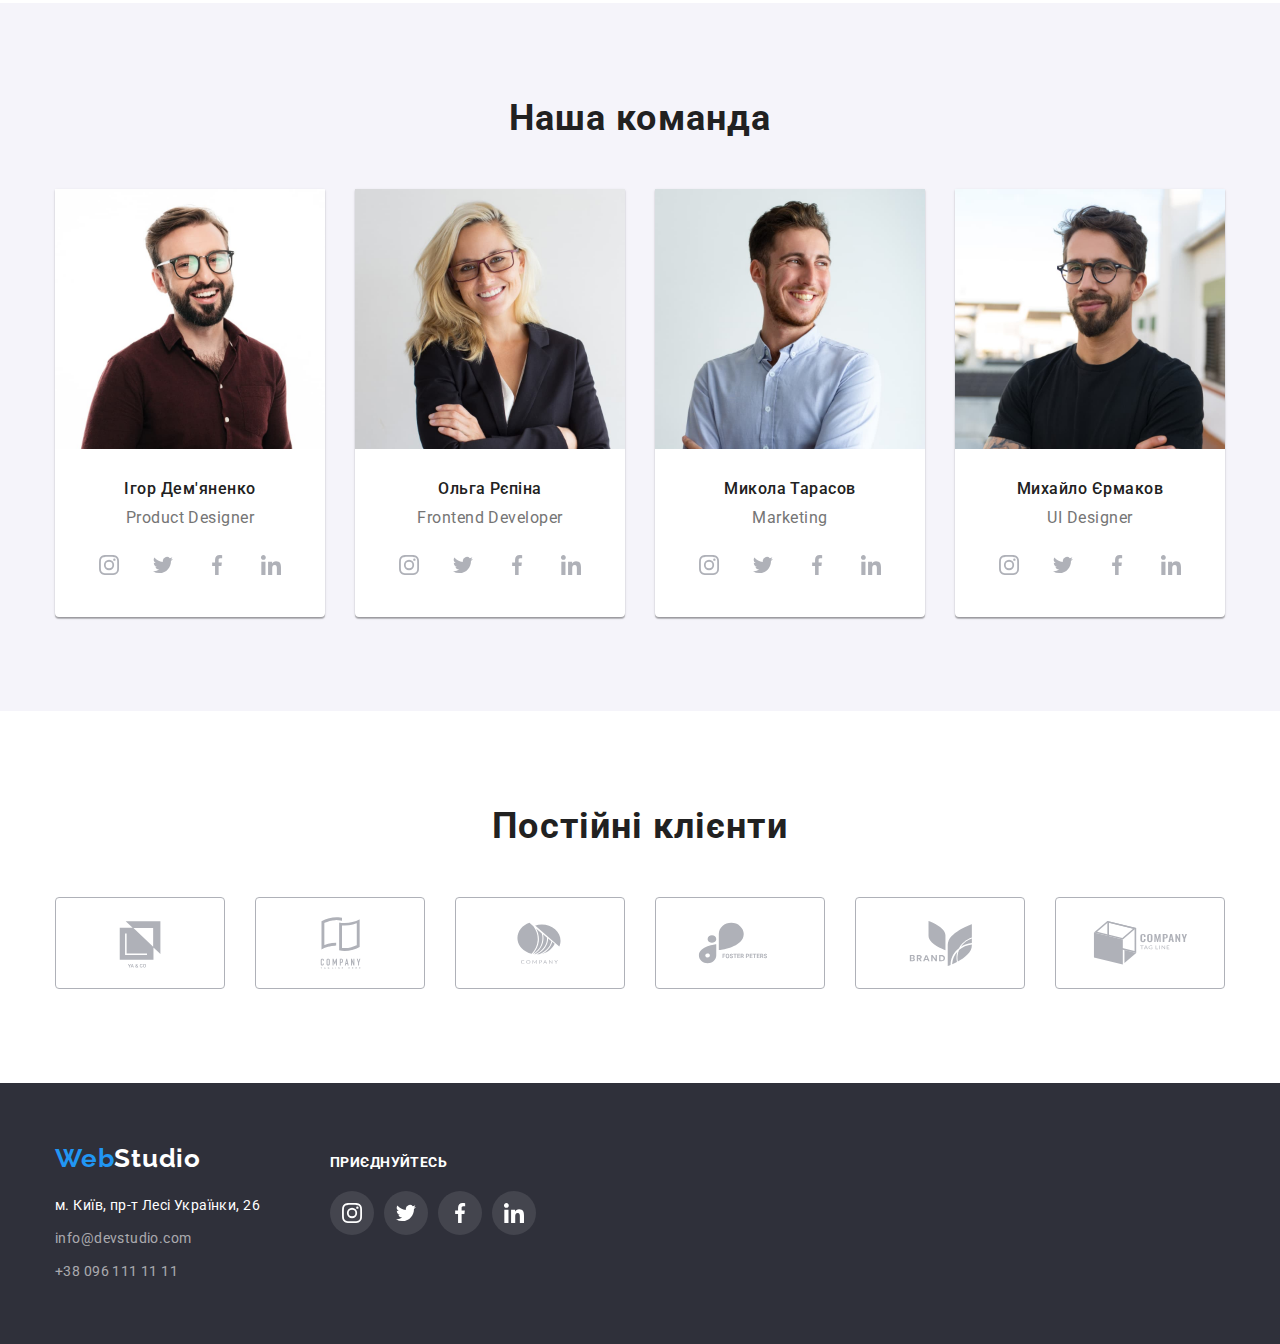
==== commit ffe06bb0: "fix mistakes" ====
--- a/index.html
+++ b/index.html
@@ -338,7 +338,7 @@
       </section>
     </main>
     <footer class="ftr">
-      <div class="container flex">
+      <div class="container flex-align">
         <div class="footer-contacts">
           <a href="./index.html" class="footer-logo"><span class="logo-accent">Web</span>Studio</a>
           <address class="footer-adress">
--- a/css/style.css
+++ b/css/style.css
@@ -20,6 +20,7 @@
   --header-line-color: #ececec;
   --icon-main-color: #afb1b8;
   --icon-background-color: rgba(255, 255, 255, 0.1);
+  --hero-background-color: #c4c4c4;
 }
 html {
   box-sizing: border-box;
@@ -66,6 +67,12 @@
   display: flex;
   align-items: center;
 }
+
+.flex-align {
+  display: flex;
+  align-items: baseline;
+}
+
 .hdr {
   border-bottom: 1px solid var(--header-line-color);
 }
@@ -86,6 +93,11 @@
 
 .logo-accent {
   color: var(--accent-color);
+}
+
+.logo:focus,
+.logo:hover {
+  outline: none;
 }
 
 .user-nav-list,
@@ -150,17 +162,15 @@
 
 .contacts-icon {
   margin-right: 10px;
-  fill: var(--secondary-text-color);
+  fill: currentColor;
 }
 
 .header-contacts-link:hover,
 .header-contacts-link:focus,
 .user-nav-link:hover,
-.user-nav-link:focus,
-.header-contacts-link:hover .contacts-icon,
-.header-contacts-link:focus .contacts-icon {
+.user-nav-link:focus {
   color: var(--accent-color);
-  fill: var(--accent-color);
+  outline: none;
 }
 
 .hero {
@@ -172,9 +182,9 @@
 
 .hero-overlay {
   width: 1600px;
-  height: 600px;
   margin-left: auto;
   margin-right: auto;
+  background: var(--hero-background-color);
   background-image: linear-gradient(to bottom, rgba(47, 48, 58, 0.4), rgba(47, 48, 58, 0.4)),
     url('../images/hero-img.jpg');
   background-repeat: no-repeat;
@@ -299,8 +309,6 @@
 }
 
 .team-list-item {
-  /* width: 270px; */
-  /* flex-basis: 270px; */
   background-color: var(--color-white);
   margin-right: 30px;
   border-radius: 0px 0px 4px 4px;
@@ -352,21 +360,19 @@
   width: 44px;
   height: 44px;
   border-radius: 50%;
+  color: var(--icon-main-color);
   text-align: center;
 }
 
 .social-network-link:hover,
 .social-network-link:focus {
+  color: var(--color-white);
   background-color: var(--accent-color);
+  outline: none;
 }
 
 .social-network-icon {
-  fill: var(--icon-main-color);
-}
-
-.social-network-icon:hover,
-.social-network-icon:focus {
-  fill: var(--color-white);
+  fill: currentColor;
 }
 
 .clients-heading {
@@ -399,6 +405,7 @@
   width: 170px;
   height: 92px;
   border: 1px;
+  color: var(--icon-main-color);
   border-style: solid;
   border-color: var(--icon-main-color);
   border-radius: 4px;
@@ -409,15 +416,13 @@
 }
 
 .client-icon {
-  fill: var(--icon-main-color);
-}
+  fill: currentColor;
+}
+
 .client-link:hover,
 .client-link:focus {
   border-color: var(--accent-color);
-}
-.client-link:hover .client-icon,
-.client-link:focus .client-icon {
-  fill: var(--accent-color);
+  color: var(--accent-color);
 }
 
 /* Portfolio */
@@ -483,14 +488,15 @@
   margin-bottom: 0px;
 }
 
-.projects-list-item:hover,
-.projects-list-item:focus {
-  box-shadow: 0px 4px 4px 0px var(--shadow-color);
-}
-
 .project-link {
+  display: block;
   text-decoration: none;
   color: var(--main-text-color);
+}
+
+.project-link:hover,
+.project-link:focus {
+  box-shadow: 0px 4px 4px 0px var(--shadow-color);
 }
 
 .project-description {
@@ -581,20 +587,22 @@
   display: flex;
 }
 
-.footer-social-networks-list-item {
+.footer-social-network-link {
+  display: block;
   width: 44px;
   height: 44px;
   border-radius: 50%;
   background-color: var(--icon-background-color);
+  color: var(--color-white);
   margin-right: 10px;
 }
 
 .footer-social-network-icon {
-  fill: var(--color-white);
-}
-
-.footer-social-networks-list-item:hover,
-.footer-social-networks-list-item:focus {
+  fill: currentColor;
+}
+
+.footer-social-network-link:hover,
+.footer-social-network-link:focus {
   background-color: var(--accent-color);
 }
 
